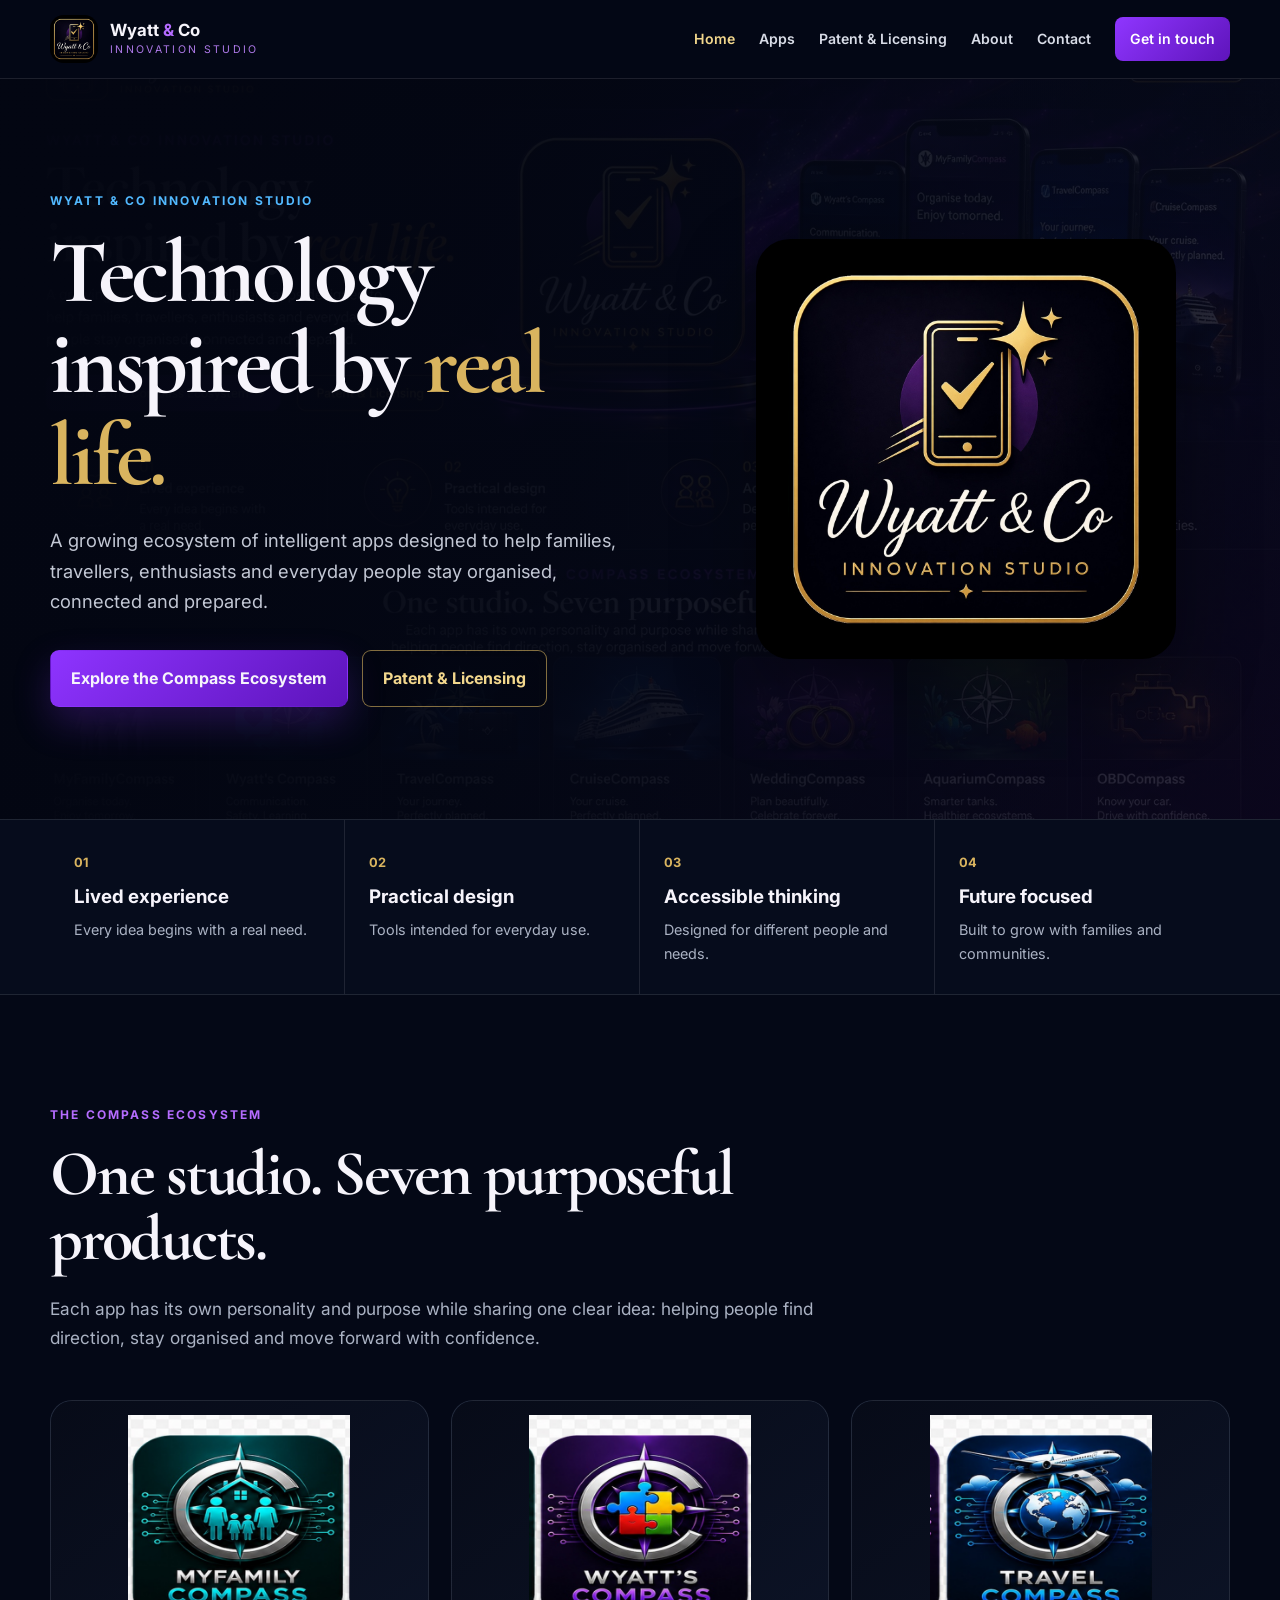
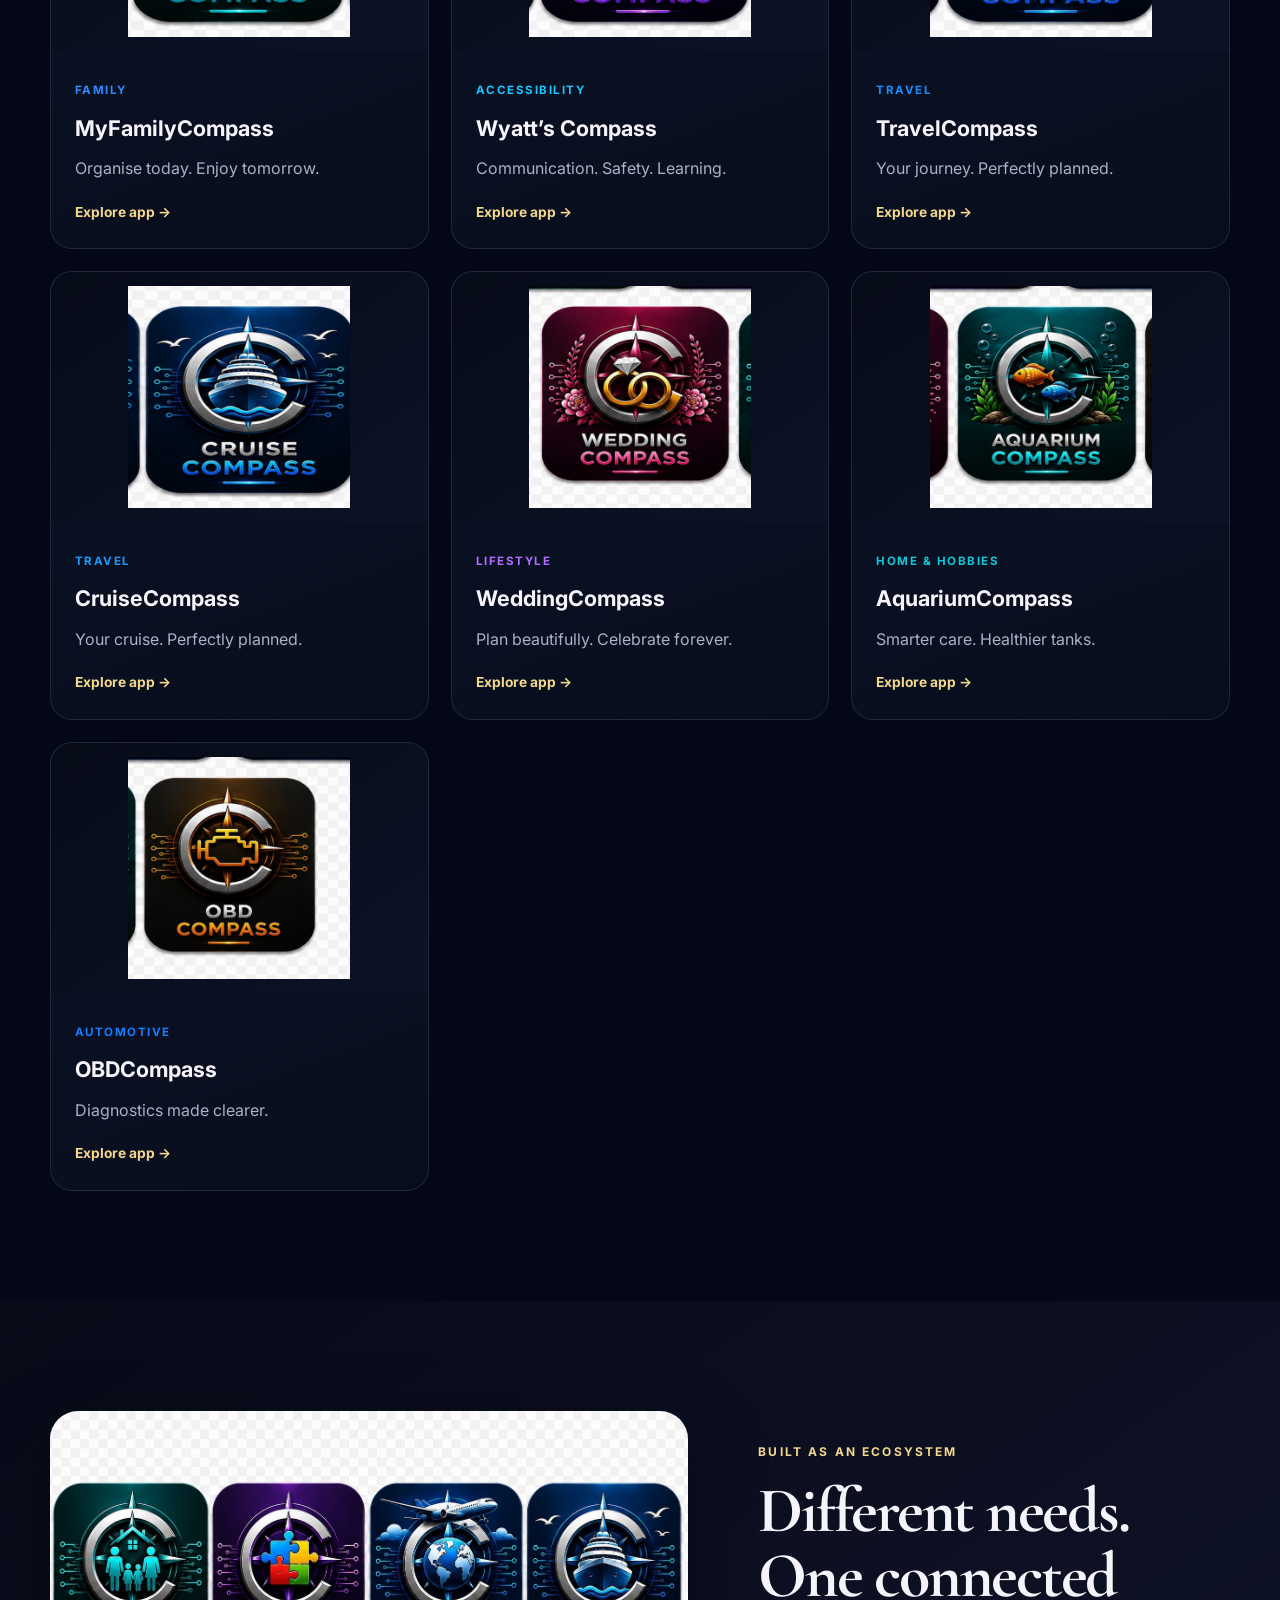
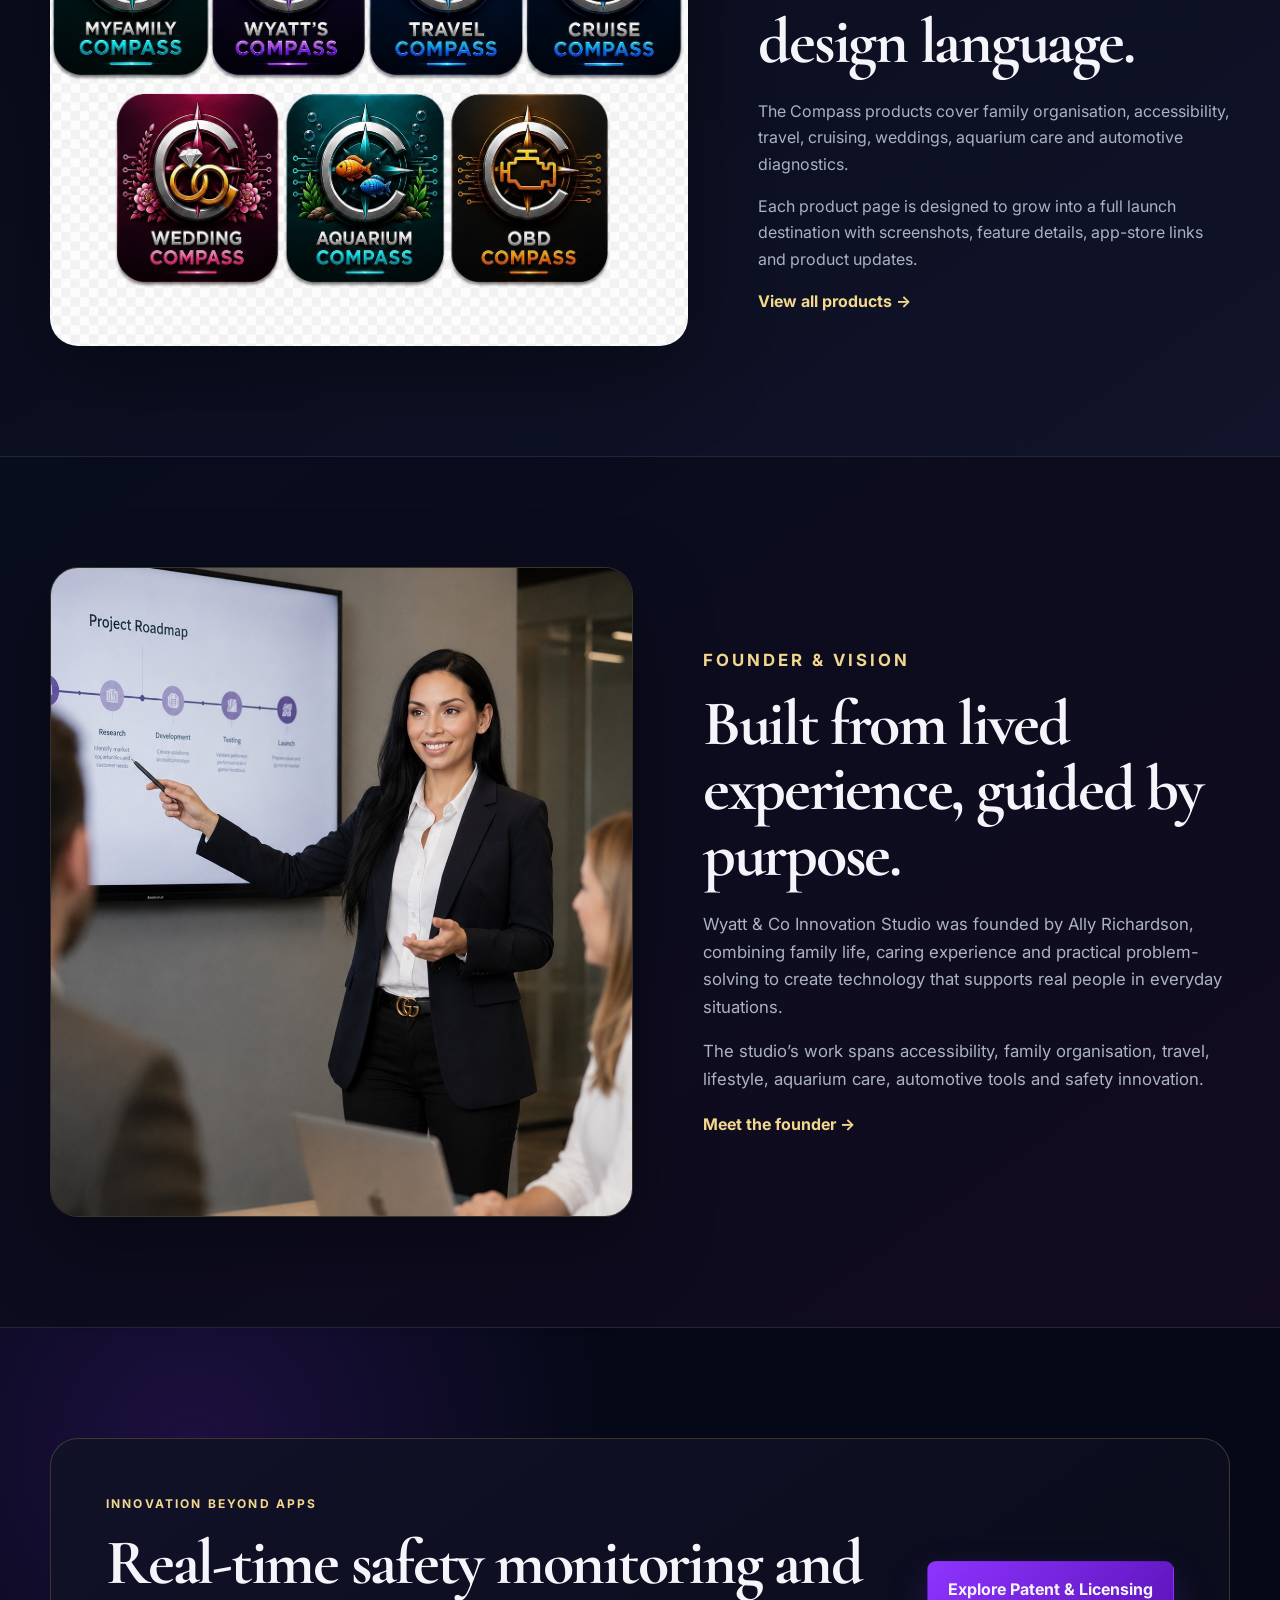
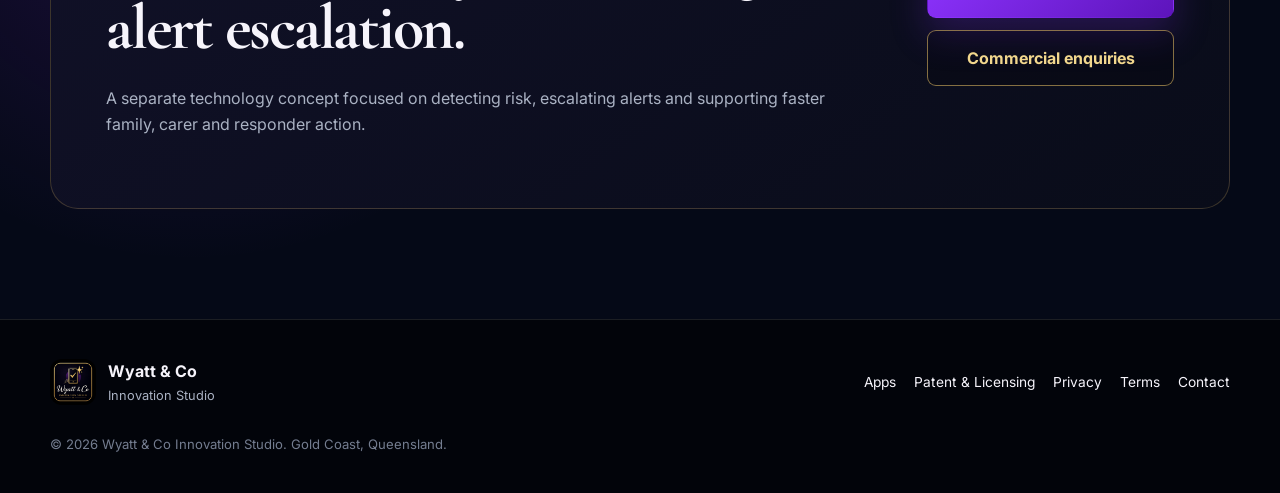
==== index.html @ 7dcada75 "Add files via upload" ====
<!DOCTYPE html>
<html lang="en">
<head>
<meta charset="UTF-8">
<meta name="viewport" content="width=device-width, initial-scale=1.0">
<meta name="description" content="Wyatt & Co Innovation Studio — practical apps and safety innovation inspired by real life.">
<title>Home | Wyatt & Co Innovation Studio</title>
<link rel="preconnect" href="https://fonts.googleapis.com">
<link rel="preconnect" href="https://fonts.gstatic.com" crossorigin>
<link href="https://fonts.googleapis.com/css2?family=Cormorant+Garamond:wght@600;700&family=Inter:wght@400;500;600;700&display=swap" rel="stylesheet">
<link rel="stylesheet" href="styles.css">
</head>
<body>

<header class="site-header">
  <div class="container nav-wrap">
    <a class="brand" href="index.html">
      <img src="wyatt_co_logo.jpg" alt="Wyatt & Co Innovation Studio logo">
      <span><strong>Wyatt <b>&</b> Co</strong><small>INNOVATION STUDIO</small></span>
    </a>
    <button class="menu-toggle" aria-label="Open menu" aria-expanded="false">☰</button>
    <nav class="site-nav"><a href="index.html" class="active">Home</a><a href="apps.html" class="">Apps</a><a href="patent.html" class="">Patent & Licensing</a><a href="about.html" class="">About</a><a href="contact.html" class="">Contact</a><a class="nav-cta" href="contact.html">Get in touch</a></nav>
  </div>
</header>

<main>
<section class="hero">
  <div class="hero-bg"></div>
  <div class="container hero-layout">
    <div class="hero-copy reveal">
      <p class="eyebrow">WYATT & CO INNOVATION STUDIO</p>
      <h1>Technology inspired by <em>real life.</em></h1>
      <p class="lead">A growing ecosystem of intelligent apps designed to help families, travellers, enthusiasts and everyday people stay organised, connected and prepared.</p>
      <div class="hero-actions">
        <a class="button primary" href="apps.html">Explore the Compass Ecosystem</a>
        <a class="button secondary" href="patent.html">Patent & Licensing</a>
      </div>
    </div>
    <div class="hero-logo reveal">
      <img src="wyatt_co_logo.jpg" alt="Wyatt & Co Innovation Studio">
      <div class="logo-glow"></div>
    </div>
  </div>
</section>

<section class="mission-strip">
  <div class="container mission-grid">
    <article><b>01</b><h3>Lived experience</h3><p>Every idea begins with a real need.</p></article>
    <article><b>02</b><h3>Practical design</h3><p>Tools intended for everyday use.</p></article>
    <article><b>03</b><h3>Accessible thinking</h3><p>Designed for different people and needs.</p></article>
    <article><b>04</b><h3>Future focused</h3><p>Built to grow with families and communities.</p></article>
  </div>
</section>

<section class="section ecosystem">
  <div class="container">
    <div class="section-heading reveal">
      <p class="eyebrow purple">THE COMPASS ECOSYSTEM</p>
      <h2>One studio. Seven purposeful products.</h2>
      <p>Each app has its own personality and purpose while sharing one clear idea: helping people find direction, stay organised and move forward with confidence.</p>
    </div>
    <div class="app-grid">
    <a class="app-card" href="myfamilycompass.html" style="--accent:#2f8cff">
      <div class="app-image"><img src="myfamily_compass.png" alt="MyFamilyCompass"></div>
      <div class="app-content">
        <span>Family</span>
        <h3>MyFamilyCompass</h3>
        <p>Organise today. Enjoy tomorrow.</p>
        <b>Explore app →</b>
      </div>
    </a>
    <a class="app-card" href="wyattscompass.html" style="--accent:#17c8ff">
      <div class="app-image"><img src="wyatts_compass.png" alt="Wyatt’s Compass"></div>
      <div class="app-content">
        <span>Accessibility</span>
        <h3>Wyatt’s Compass</h3>
        <p>Communication. Safety. Learning.</p>
        <b>Explore app →</b>
      </div>
    </a>
    <a class="app-card" href="travelcompass.html" style="--accent:#168eff">
      <div class="app-image"><img src="travel_compass.png" alt="TravelCompass"></div>
      <div class="app-content">
        <span>Travel</span>
        <h3>TravelCompass</h3>
        <p>Your journey. Perfectly planned.</p>
        <b>Explore app →</b>
      </div>
    </a>
    <a class="app-card" href="cruisecompass.html" style="--accent:#149cff">
      <div class="app-image"><img src="cruise_compass.png" alt="CruiseCompass"></div>
      <div class="app-content">
        <span>Travel</span>
        <h3>CruiseCompass</h3>
        <p>Your cruise. Perfectly planned.</p>
        <b>Explore app →</b>
      </div>
    </a>
    <a class="app-card" href="weddingcompass.html" style="--accent:#b36cff">
      <div class="app-image"><img src="wedding_compass.png" alt="WeddingCompass"></div>
      <div class="app-content">
        <span>Lifestyle</span>
        <h3>WeddingCompass</h3>
        <p>Plan beautifully. Celebrate forever.</p>
        <b>Explore app →</b>
      </div>
    </a>
    <a class="app-card" href="aquariumcompass.html" style="--accent:#10c8d8">
      <div class="app-image"><img src="aquarium_compass.png" alt="AquariumCompass"></div>
      <div class="app-content">
        <span>Home & Hobbies</span>
        <h3>AquariumCompass</h3>
        <p>Smarter care. Healthier tanks.</p>
        <b>Explore app →</b>
      </div>
    </a>
    <a class="app-card" href="obdcompass.html" style="--accent:#167dff">
      <div class="app-image"><img src="obd_compass.png" alt="OBDCompass"></div>
      <div class="app-content">
        <span>Automotive</span>
        <h3>OBDCompass</h3>
        <p>Diagnostics made clearer.</p>
        <b>Explore app →</b>
      </div>
    </a></div>
  </div>
</section>

<section class="section showcase-section">
  <div class="container showcase-grid">
    <div class="showcase-image reveal"><img src="ecosystem-showcase.jpg" alt="Seven matching Compass app logos"></div>
    <div class="showcase-copy reveal">
      <p class="eyebrow gold">BUILT AS AN ECOSYSTEM</p>
      <h2>Different needs. One connected design language.</h2>
      <p>The Compass products cover family organisation, accessibility, travel, cruising, weddings, aquarium care and automotive diagnostics.</p>
      <p>Each product page is designed to grow into a full launch destination with screenshots, feature details, app-store links and product updates.</p>
      <a class="text-link" href="apps.html">View all products →</a>
    </div>
  </div>
</section>


<section class="section founder-section">
  <div class="container founder-grid">
    <div class="founder-photo reveal">
      <img src="founder-meeting.jpg" alt="Ally Richardson presenting a Wyatt & Co Innovation Studio project roadmap">
    </div>
    <div class="founder-copy reveal">
      <p class="eyebrow gold">FOUNDER & VISION</p>
      <h2>Built from lived experience, guided by purpose.</h2>
      <p>Wyatt & Co Innovation Studio was founded by Ally Richardson, combining family life, caring experience and practical problem-solving to create technology that supports real people in everyday situations.</p>
      <p>The studio’s work spans accessibility, family organisation, travel, lifestyle, aquarium care, automotive tools and safety innovation.</p>
      <a class="text-link" href="about.html">Meet the founder →</a>
    </div>
  </div>
</section>

<section class="section innovation-home">
  <div class="container innovation-card reveal">
    <div>
      <p class="eyebrow gold">INNOVATION BEYOND APPS</p>
      <h2>Real-time safety monitoring and alert escalation.</h2>
      <p>A separate technology concept focused on detecting risk, escalating alerts and supporting faster family, carer and responder action.</p>
    </div>
    <div class="innovation-actions">
      <a class="button primary" href="patent.html">Explore Patent & Licensing</a>
      <a class="button secondary" href="contact.html">Commercial enquiries</a>
    </div>
  </div>
</section>
</main>

<footer class="site-footer">
  <div class="container footer-grid">
    <div class="footer-brand">
      <img src="wyatt_co_logo.jpg" alt="">
      <div><strong>Wyatt & Co</strong><span>Innovation Studio</span></div>
    </div>
    <div class="footer-links">
      <a href="apps.html">Apps</a>
      <a href="patent.html">Patent & Licensing</a>
      <a href="privacy.html">Privacy</a>
      <a href="terms.html">Terms</a>
      <a href="contact.html">Contact</a>
    </div>
    <p>© <span id="year"></span> Wyatt & Co Innovation Studio. Gold Coast, Queensland.</p>
  </div>
</footer>
<script src="script.js"></script>

</body>
</html>
---- styles.css ----
:root{
  --bg:#040816; --bg2:#081124; --panel:#0b1428; --panel2:#0e1830;
  --text:#f6f4fb; --muted:#aab2c3; --purple:#8f36ff; --purple2:#b56cff;
  --gold:#d9b45f; --gold2:#f2d78d; --line:rgba(255,255,255,.10);
  --shadow:0 30px 80px rgba(0,0,0,.38);
}
*{box-sizing:border-box} html{scroll-behavior:smooth}
body{margin:0;font-family:Inter,system-ui,sans-serif;background:var(--bg);color:var(--text);line-height:1.65}
a{color:inherit;text-decoration:none} img{max-width:100%;display:block}
button,input,textarea,select{font:inherit}.container{width:min(1180px,calc(100% - 40px));margin:auto}
.site-header{position:sticky;top:0;z-index:50;background:rgba(4,8,22,.86);backdrop-filter:blur(20px);border-bottom:1px solid var(--line)}
.nav-wrap{height:78px;display:flex;align-items:center;justify-content:space-between;gap:28px}
.brand{display:flex;align-items:center;gap:12px}.brand img{width:48px;height:48px;border-radius:14px;object-fit:cover}
.brand span{display:flex;flex-direction:column;line-height:1}.brand strong{font-size:1.05rem}.brand strong b{color:var(--purple2)}.brand small{margin-top:6px;font-size:.66rem;letter-spacing:.22em;color:#ad79e8}
.site-nav{display:flex;align-items:center;gap:24px;font-size:.88rem;font-weight:600}.site-nav a{color:#d8dce7}.site-nav a.active,.site-nav a:hover{color:var(--gold2)}
.nav-cta{padding:10px 15px;border-radius:8px;background:linear-gradient(135deg,var(--purple),#5e14bb);color:white!important}.menu-toggle{display:none;background:none;border:0;color:white;font-size:25px}
.hero{position:relative;overflow:hidden;min-height:740px;display:flex;align-items:center;background:linear-gradient(140deg,#030612 0%,#0b1024 58%,#16082b 100%)}
.hero-bg{position:absolute;inset:0;background:url('hero-ecosystem.jpg') center/cover no-repeat;opacity:.25;filter:saturate(1.2)}
.hero:after{content:"";position:absolute;inset:0;background:linear-gradient(90deg,rgba(3,6,18,.98) 0%,rgba(3,6,18,.82) 45%,rgba(3,6,18,.42) 100%)}
.hero-layout{position:relative;z-index:2;display:grid;grid-template-columns:1.05fr .95fr;gap:70px;align-items:center}
.eyebrow{font-size:.75rem;font-weight:700;letter-spacing:.18em;color:#52b9ff;margin:0 0 16px}.eyebrow.purple{color:var(--purple2)}.eyebrow.gold{color:var(--gold2)}
h1,h2{font-family:"Cormorant Garamond",serif;line-height:1.02;letter-spacing:-.035em;margin:0 0 24px}
h1{font-size:clamp(4rem,7vw,7rem)}h2{font-size:clamp(2.7rem,5vw,4.7rem)}
h1 em{font-style:normal;color:var(--gold)}
.lead{font-size:1.15rem;color:#c2c7d4;max-width:720px}.hero-actions{display:flex;gap:14px;flex-wrap:wrap;margin-top:34px}
.button{display:inline-flex;align-items:center;justify-content:center;padding:14px 20px;border-radius:9px;font-weight:700;border:1px solid transparent;transition:.2s ease}
.button:hover{transform:translateY(-2px)}.button.primary{background:linear-gradient(135deg,#8e34ff,#5d14bb);box-shadow:0 16px 36px rgba(118,41,226,.26)}
.button.secondary{border-color:rgba(217,180,95,.6);color:var(--gold2);background:rgba(0,0,0,.18)}
.hero-logo{position:relative;display:grid;place-items:center}.hero-logo img{width:min(420px,90%);border-radius:34px;position:relative;z-index:2;box-shadow:var(--shadow)}
.logo-glow{position:absolute;width:380px;height:380px;border-radius:50%;background:radial-gradient(circle,rgba(146,59,255,.42),transparent 65%);filter:blur(20px)}
.mission-strip{position:relative;z-index:3;background:rgba(7,13,28,.97);border-block:1px solid var(--line)}
.mission-grid{display:grid;grid-template-columns:repeat(4,1fr)}.mission-grid article{padding:28px 24px;border-right:1px solid var(--line)}.mission-grid article:last-child{border:0}
.mission-grid b{color:var(--gold);font-size:.8rem}.mission-grid h3{margin:8px 0 5px}.mission-grid p{margin:0;color:var(--muted);font-size:.9rem}
.section{padding:110px 0}.section-heading{max-width:780px;margin-bottom:48px}.section-heading>p:last-child{color:var(--muted);font-size:1.08rem}
.app-grid{display:grid;grid-template-columns:repeat(3,1fr);gap:22px}.app-grid.large{grid-template-columns:repeat(3,1fr)}
.app-card{background:linear-gradient(160deg,var(--panel),#080d1c);border:1px solid var(--line);border-radius:22px;overflow:hidden;transition:.25s ease;position:relative}
.app-card:before{content:"";position:absolute;inset:0;border-radius:22px;box-shadow:inset 0 0 0 1px transparent;transition:.25s}
.app-card:hover{transform:translateY(-8px);border-color:var(--accent);box-shadow:0 22px 60px rgba(0,0,0,.38)}
.app-image{height:250px;background:#050914;overflow:hidden}.app-image img{width:100%;height:100%;object-fit:cover;transition:.35s}.app-card:hover .app-image img{transform:scale(1.04)}
.app-content{padding:24px}.app-content>span{color:var(--accent);font-size:.72rem;letter-spacing:.13em;text-transform:uppercase;font-weight:700}
.app-content h3{font-size:1.35rem;margin:9px 0}.app-content p{color:var(--muted);margin:0 0 16px}.app-content b{font-size:.86rem;color:var(--gold2)}
.showcase-section{background:linear-gradient(145deg,#070b18,#11142a)}.showcase-grid{display:grid;grid-template-columns:1.15fr .85fr;gap:70px;align-items:center}
.showcase-image img{border-radius:28px;box-shadow:var(--shadow)}.showcase-copy p{color:var(--muted)}.text-link{color:var(--gold2);font-weight:700}
.innovation-home{background:radial-gradient(circle at 15% 20%,rgba(139,45,245,.18),transparent 35%),#050917}
.innovation-card{padding:55px;border-radius:28px;border:1px solid rgba(217,180,95,.24);background:linear-gradient(145deg,#111128,#090c19);display:grid;grid-template-columns:1fr auto;gap:40px;align-items:center}
.innovation-card p{color:var(--muted);max-width:760px}.innovation-actions{display:grid;gap:12px}
.page-hero{padding:125px 0 95px;background:radial-gradient(circle at 75% 0%,rgba(143,54,255,.27),transparent 35%),linear-gradient(145deg,#050818,#0e1026)}
.page-hero.compact{padding:105px 0 80px}.page-hero h1{max-width:930px}.page-hero>div>p:last-child{color:var(--muted);font-size:1.1rem}
.product-hero{padding:110px 0;background:radial-gradient(circle at 75% 20%,color-mix(in srgb,var(--accent) 25%,transparent),transparent 35%),linear-gradient(145deg,#050817,#0c1224)}
.product-layout{display:grid;grid-template-columns:1fr 1fr;gap:75px;align-items:center}.product-copy h2{font-family:Inter,sans-serif;font-size:1.45rem;letter-spacing:0;color:var(--accent)}
.product-copy>p{color:var(--muted);font-size:1.08rem}.product-art img{border-radius:32px;box-shadow:var(--shadow);max-height:600px;width:100%;object-fit:cover}
.detail-grid{display:grid;grid-template-columns:1fr 1fr;gap:70px}.detail-grid>div>p:last-child{color:var(--muted)}
.feature-list{list-style:none;padding:0;margin:0;display:grid;grid-template-columns:1fr 1fr;gap:14px}.feature-list li{padding:18px;border-radius:14px;background:var(--panel);border:1px solid var(--line)}
.feature-list li:before{content:"✓";color:var(--gold);margin-right:10px;font-weight:800}.status-section{padding-top:0}
.status-card{display:grid;grid-template-columns:1fr 1fr auto;gap:30px;align-items:center;padding:34px;border:1px solid var(--line);border-radius:22px;background:var(--panel)}
.status-card span{color:var(--purple2);font-size:.75rem;letter-spacing:.12em;text-transform:uppercase}.status-card h2{font-size:2.3rem;margin:4px 0}.status-card p{color:var(--muted)}
.patent-hero{background:radial-gradient(circle at 70% 10%,rgba(217,180,95,.17),transparent 30%),linear-gradient(145deg,#070713,#21112d)}
.patent-grid{display:grid;grid-template-columns:1fr 1fr;gap:75px}.patent-copy p{color:var(--muted)}
.process{display:grid;grid-template-columns:1fr 1fr;gap:18px}.process article{padding:24px;border-radius:18px;background:var(--panel);border:1px solid var(--line)}.process b{color:var(--gold)}.process p{color:var(--muted);margin:0}
.licensing{background:#070b18}.licensing-card{display:grid;grid-template-columns:1fr 1fr auto;align-items:center;gap:35px;padding:42px;border:1px solid rgba(217,180,95,.25);border-radius:24px;background:linear-gradient(145deg,#181225,#0c1020)}
.licensing-card p{color:var(--muted)}.legal-note{padding:24px 0;background:#02040b;border-top:1px solid var(--line)}.legal-note p{color:#a7adbc;font-size:.9rem}
.about-layout{display:grid;grid-template-columns:.8fr 1.2fr;gap:80px;align-items:center}.about-logo{border-radius:34px;box-shadow:var(--shadow)}.about-text p{color:var(--muted);font-size:1.06rem}
.contact-grid{display:grid;grid-template-columns:.8fr 1.2fr;gap:75px}.contact-copy>p{color:var(--muted)}.contact-types{display:flex;flex-wrap:wrap;gap:10px}.contact-types span{padding:9px 12px;border-radius:999px;background:var(--panel);border:1px solid var(--line)}
.contact-form{display:grid;gap:16px;padding:30px;border-radius:24px;background:var(--panel);border:1px solid var(--line)}.contact-form label{font-size:.85rem;font-weight:700}
.contact-form input,.contact-form textarea,.contact-form select{width:100%;margin-top:7px;padding:14px;border-radius:11px;border:1px solid var(--line);background:#070c19;color:white;outline:none}
.contact-form input:focus,.contact-form textarea:focus,.contact-form select:focus{border-color:var(--purple2)}.contact-form small{color:var(--muted)}
.narrow{max-width:850px}.legal-copy h2{font-size:2.5rem;margin-top:45px}.legal-copy p{color:var(--muted)}
.site-footer{padding:38px 0;background:#02040a;border-top:1px solid var(--line)}.footer-grid{display:grid;grid-template-columns:1fr auto;gap:28px;align-items:center}
.footer-brand{display:flex;align-items:center;gap:12px}.footer-brand img{width:46px;height:46px;border-radius:12px}.footer-brand div{display:flex;flex-direction:column}.footer-brand span{color:var(--muted);font-size:.8rem}
.footer-links{display:flex;gap:18px;font-size:.86rem}.footer-grid>p{grid-column:1/-1;color:#747d90;font-size:.82rem;margin:0}
.reveal{opacity:0;transform:translateY(18px);transition:.7s ease}.reveal.visible{opacity:1;transform:none}
@media(max-width:960px){
  .hero-layout,.showcase-grid,.product-layout,.detail-grid,.patent-grid,.about-layout,.contact-grid{grid-template-columns:1fr}
  .hero{min-height:auto;padding:90px 0}.hero-logo{order:-1}.hero-logo img{width:260px}
  .app-grid,.app-grid.large{grid-template-columns:repeat(2,1fr)}
  .innovation-card,.licensing-card,.status-card{grid-template-columns:1fr}
  .mission-grid{grid-template-columns:repeat(2,1fr)}.mission-grid article:nth-child(2){border-right:0}.mission-grid article:nth-child(-n+2){border-bottom:1px solid var(--line)}
}
@media(max-width:760px){
  .site-nav{display:none;position:absolute;left:18px;right:18px;top:70px;padding:18px;flex-direction:column;align-items:stretch;background:#091022;border:1px solid var(--line);border-radius:18px;box-shadow:var(--shadow)}
  .site-nav.open{display:flex}.menu-toggle{display:block}.brand span{display:none}
  .app-grid,.app-grid.large{grid-template-columns:1fr}.section{padding:78px 0}.page-hero{padding:90px 0 70px}
  h1{font-size:clamp(3.1rem,14vw,5rem)}.mission-grid{grid-template-columns:1fr}.mission-grid article{border-right:0;border-bottom:1px solid var(--line)}
  .feature-list{grid-template-columns:1fr}.hero-actions{flex-direction:column}.button{width:100%}.footer-grid{grid-template-columns:1fr}.footer-links{flex-wrap:wrap}
}

.app-image{background:linear-gradient(145deg,#070b18,#0c1326);padding:14px}
.app-image img{object-fit:contain!important;border-radius:18px}
.product-art img{object-fit:contain!important;background:#070b18;padding:16px}
.founder-section{
  background:linear-gradient(145deg,#080d1d,#120b20);
  border-top:1px solid var(--line);
  border-bottom:1px solid var(--line);
}
.founder-grid{
  display:grid;
  grid-template-columns:1.05fr .95fr;
  gap:70px;
  align-items:center;
}
.founder-photo img{
  width:100%;
  max-height:650px;
  object-fit:cover;
  object-position:center 28%;
  border-radius:28px;
  box-shadow:var(--shadow);
  border:1px solid rgba(217,180,95,.22);
}
.founder-copy p{color:var(--muted);font-size:1.05rem}
.about-photo-wrap{position:relative;z-index:1}
.about-photo-wrap:after{
  content:"";
  position:absolute;
  inset:auto -18px -18px auto;
  width:75%;
  height:75%;
  border:1px solid rgba(217,180,95,.28);
  border-radius:28px;
  z-index:-1;
}
.founder-name{color:var(--gold2)!important;margin-top:-8px}
@media(max-width:960px){
  .founder-grid{grid-template-columns:1fr;gap:45px}
}
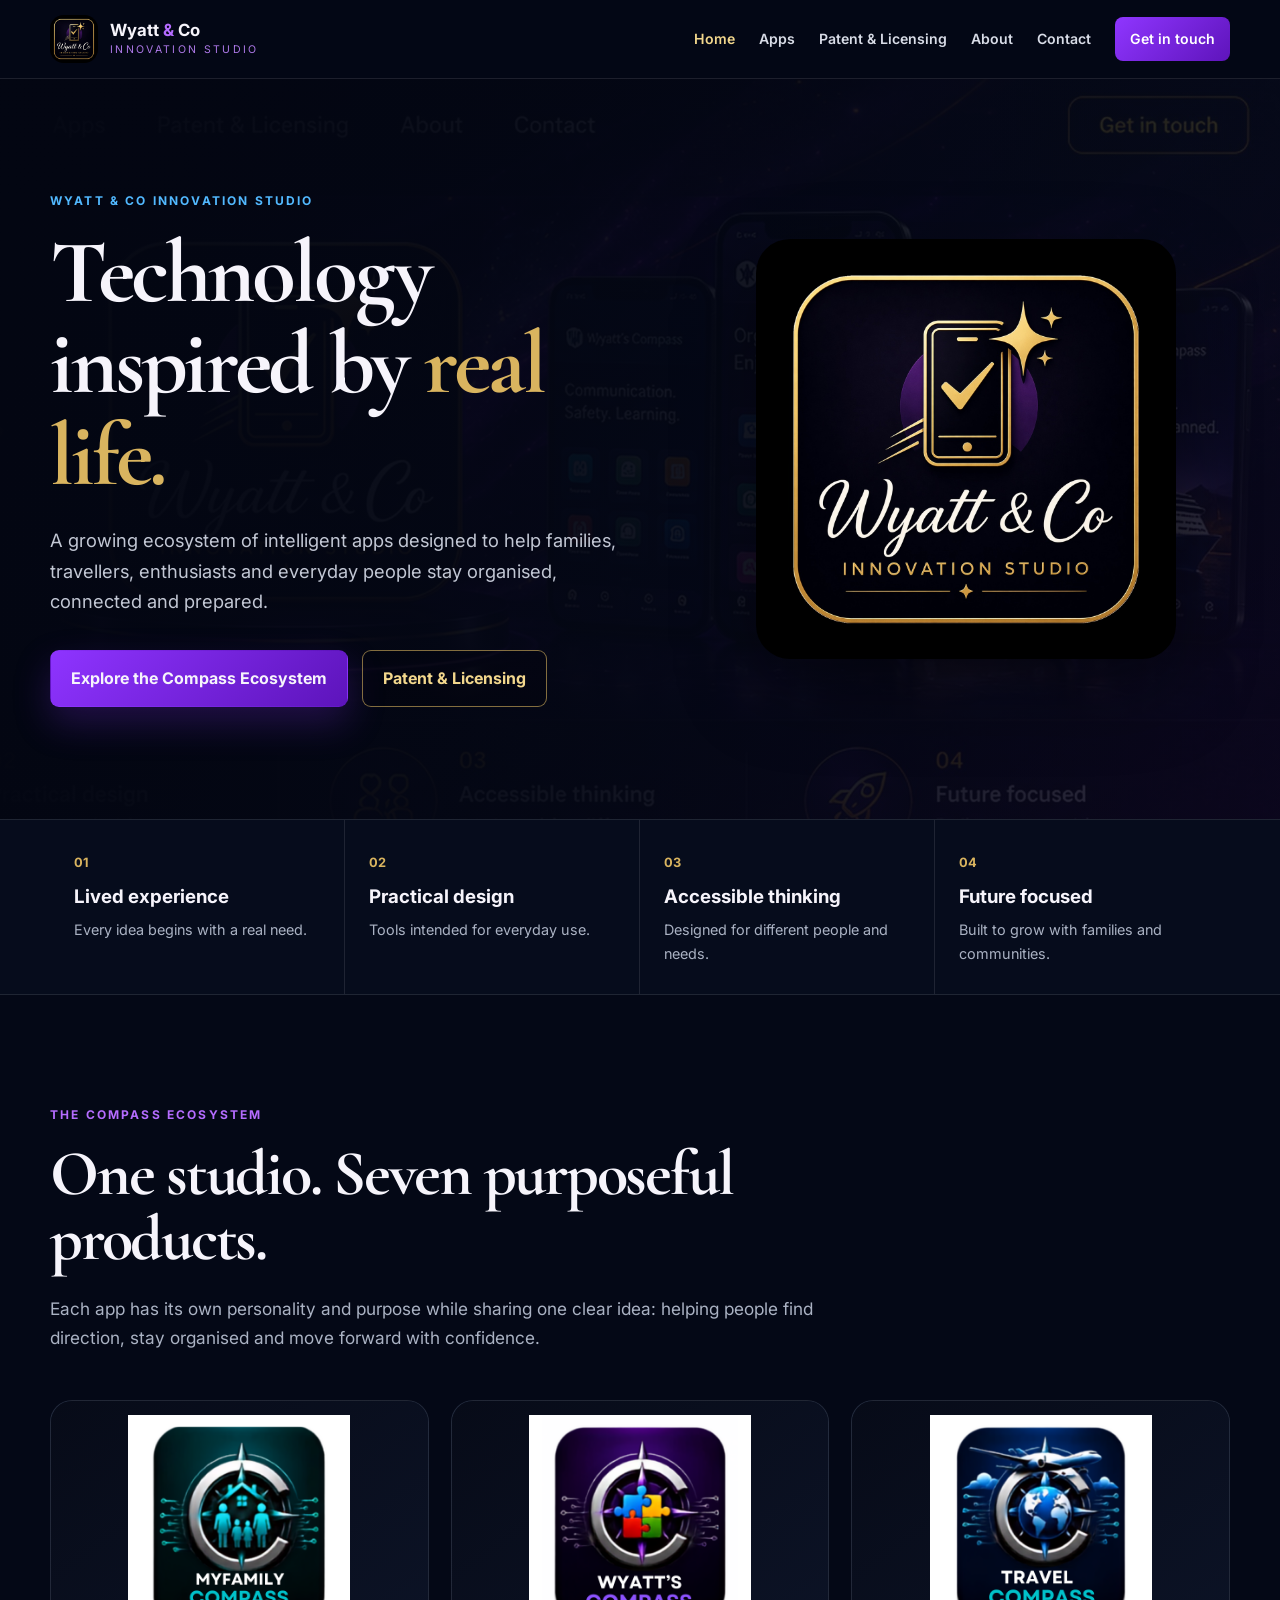
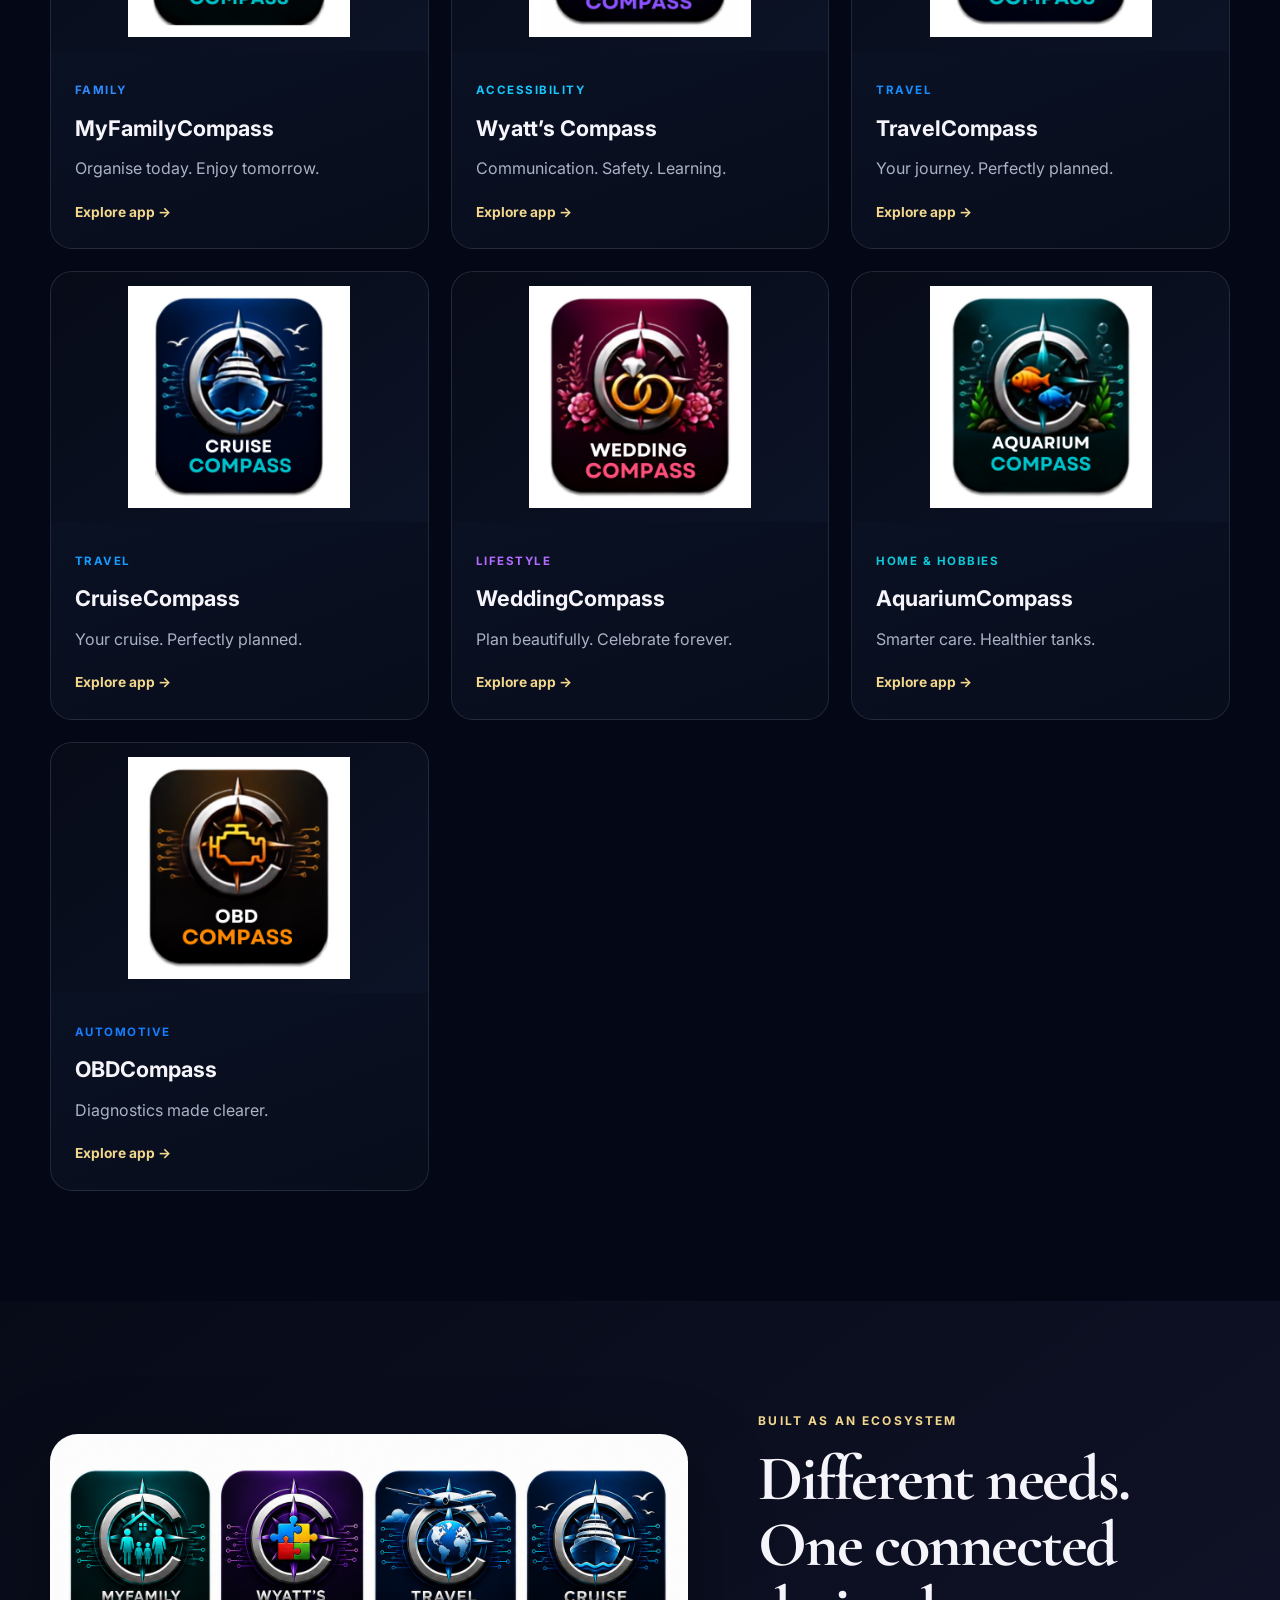
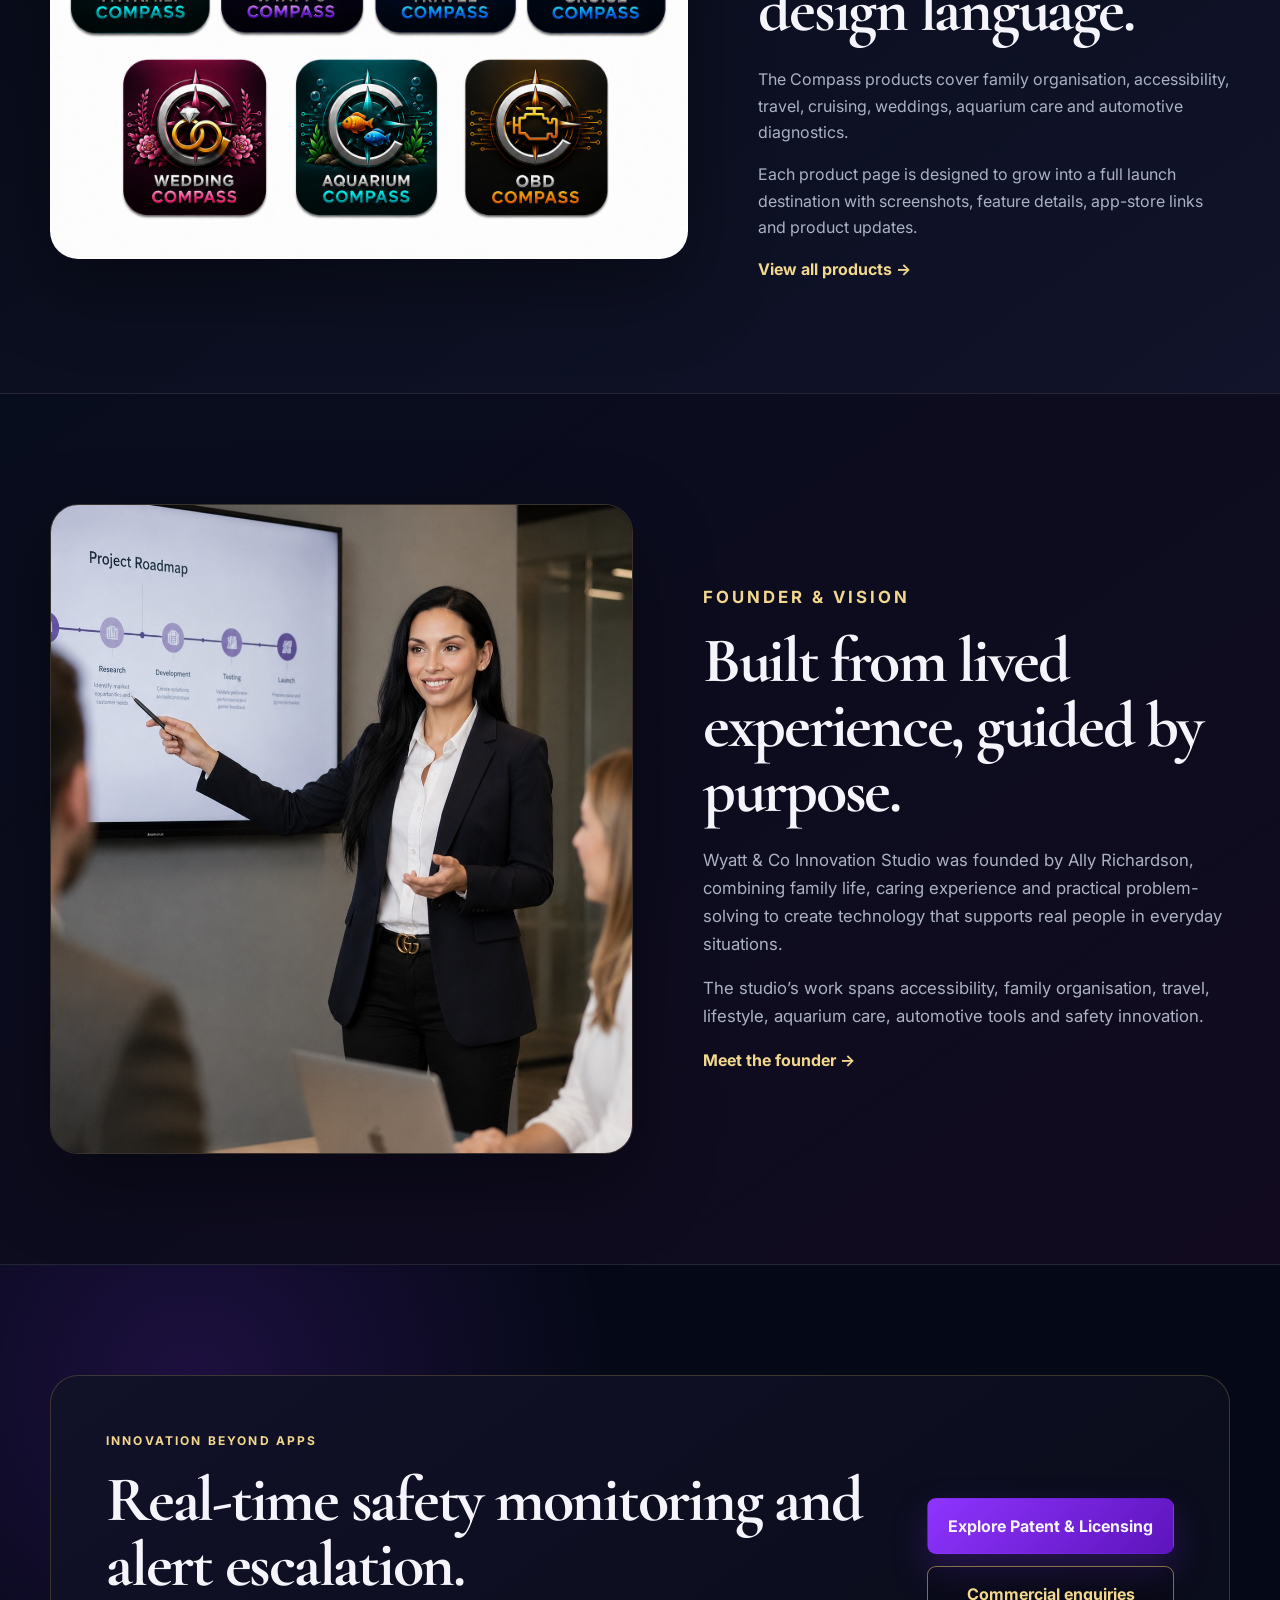
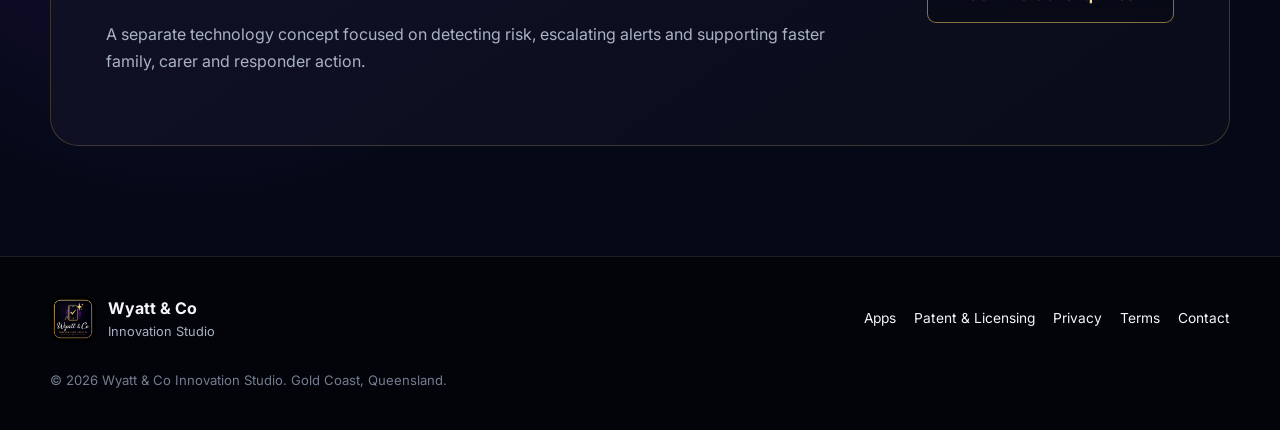
==== commit 11055bfd: "Add files via upload Update Wyatt & Co website and replace official logo" ====
--- a/index.html
+++ b/index.html
@@ -122,7 +122,8 @@
         <p>Diagnostics made clearer.</p>
         <b>Explore app →</b>
       </div>
-    </a></div>
+    </a>
+    </div>
   </div>
 </section>
 
@@ -138,7 +139,6 @@
     </div>
   </div>
 </section>
-
 
 <section class="section founder-section">
   <div class="container founder-grid">
@@ -187,6 +187,5 @@
   </div>
 </footer>
 <script src="script.js"></script>
-
 </body>
-</html>+</html>
